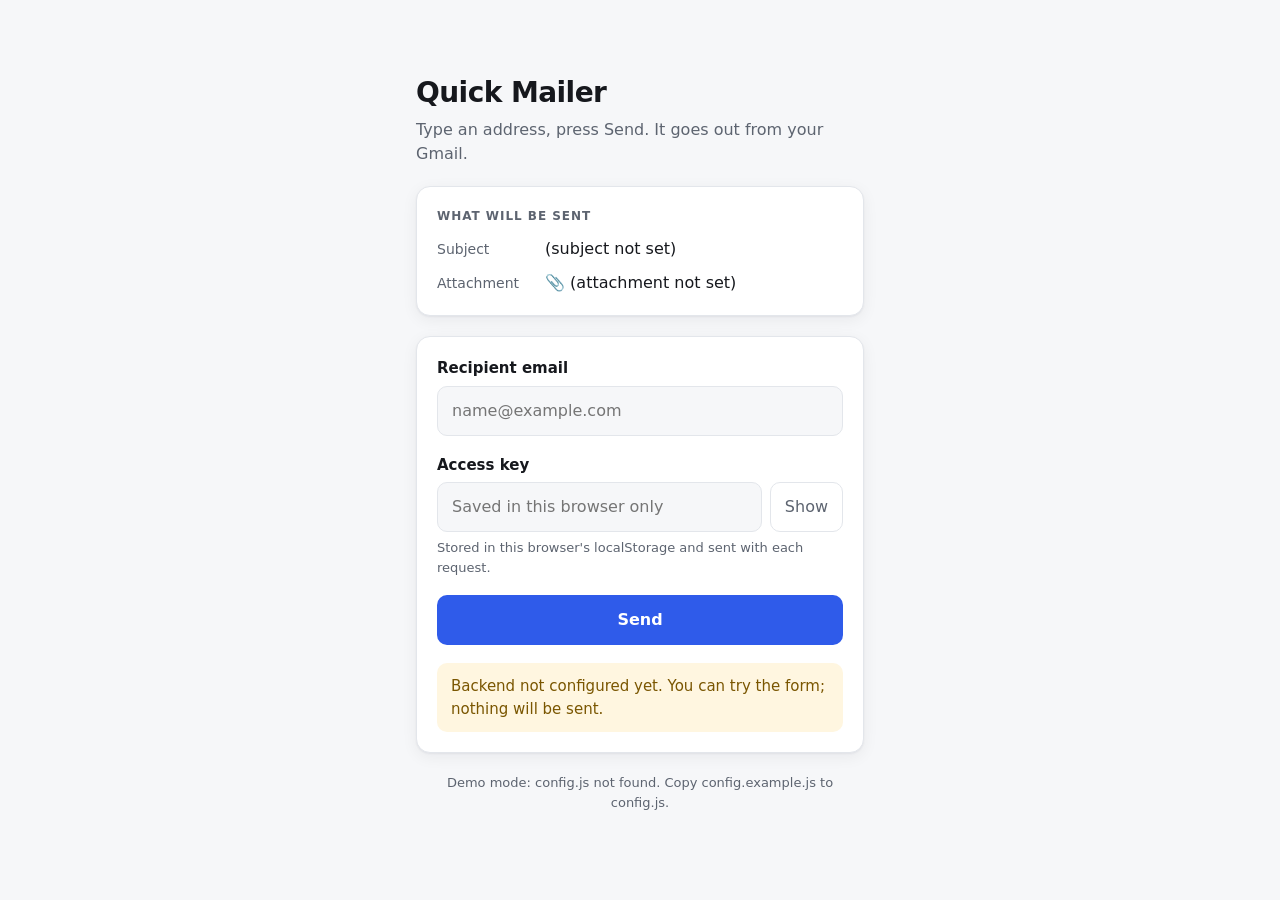
==== index.html @ 55d417e2 "Add frontend with demo mode and config template Single-page form with recipient validation, access k" ====
<!doctype html>
<html lang="en">
<head>
  <meta charset="utf-8">
  <meta name="viewport" content="width=device-width, initial-scale=1">
  <meta name="color-scheme" content="light dark">
  <title>Quick Mailer</title>
  <link rel="stylesheet" href="style.css">
</head>
<body>
  <main class="shell">
    <header class="masthead">
      <h1>Quick Mailer</h1>
      <p class="lede">Type an address, press Send. It goes out from your Gmail.</p>
    </header>

    <section class="card preview" aria-labelledby="preview-title">
      <h2 id="preview-title" class="eyebrow">What will be sent</h2>
      <dl class="preview-list">
        <div class="preview-row">
          <dt>Subject</dt>
          <dd id="preview-subject">—</dd>
        </div>
        <div class="preview-row">
          <dt>Attachment</dt>
          <dd id="preview-attachment" class="file">—</dd>
        </div>
      </dl>
    </section>

    <form id="send-form" class="card form" novalidate>
      <div class="field">
        <label for="to">Recipient email</label>
        <input id="to" name="to" type="email" inputmode="email" autocomplete="email"
               placeholder="name@example.com" required aria-describedby="to-error">
        <p id="to-error" class="field-error" role="alert" hidden></p>
      </div>

      <div class="field">
        <label for="key">Access key</label>
        <div class="key-row">
          <input id="key" name="key" type="password" autocomplete="current-password"
                 placeholder="Saved in this browser only" spellcheck="false">
          <button type="button" id="toggle-key" class="ghost" aria-pressed="false">Show</button>
        </div>
        <p class="hint">Stored in this browser's localStorage and sent with each request.</p>
      </div>

      <button id="send" type="submit" class="primary">
        <span class="spinner" aria-hidden="true"></span>
        <span class="label">Send</span>
      </button>

      <div id="status" class="status" data-state="idle" role="status" aria-live="polite">
        Ready.
      </div>
    </form>

    <p id="mode-note" class="mode-note" hidden></p>
  </main>

  <!-- config.js is gitignored; copy config.example.js to create it. -->
  <script src="config.js"></script>
  <script src="app.js"></script>
</body>
</html>
---- style.css ----
:root {
  --bg: #f6f7f9;
  --surface: #ffffff;
  --border: #e3e6eb;
  --text: #16181d;
  --muted: #5d6470;
  --accent: #2f5bea;
  --accent-text: #ffffff;
  --accent-hover: #2449c4;
  --focus: rgba(47, 91, 234, 0.35);
  --ok-bg: #e8f6ee;
  --ok-text: #186a3b;
  --err-bg: #fdecec;
  --err-text: #a12626;
  --info-bg: #eef2fd;
  --info-text: #2a46a8;
  --warn-bg: #fff6e0;
  --warn-text: #7a5600;
  --radius: 14px;
  --shadow: 0 1px 2px rgba(16, 24, 40, 0.05), 0 4px 16px rgba(16, 24, 40, 0.06);
}

@media (prefers-color-scheme: dark) {
  :root {
    --bg: #0f1115;
    --surface: #181b21;
    --border: #2a2f38;
    --text: #e9ecf1;
    --muted: #9aa3b2;
    --accent: #6b8cff;
    --accent-text: #0c0f17;
    --accent-hover: #89a3ff;
    --focus: rgba(107, 140, 255, 0.4);
    --ok-bg: #12291c;
    --ok-text: #7fd8a2;
    --err-bg: #331617;
    --err-text: #ff9b9b;
    --info-bg: #172040;
    --info-text: #a9bcff;
    --warn-bg: #2e2510;
    --warn-text: #f3cf74;
    --shadow: 0 1px 2px rgba(0, 0, 0, 0.4);
  }
}

*,
*::before,
*::after { box-sizing: border-box; }

html { -webkit-text-size-adjust: 100%; }

body {
  margin: 0;
  min-height: 100vh;
  background: var(--bg);
  color: var(--text);
  font: 16px/1.5 system-ui, -apple-system, "Segoe UI", Roboto, sans-serif;
}

.shell {
  width: 100%;
  max-width: 480px;
  margin: 0 auto;
  padding: 32px 16px 48px;
  display: grid;
  gap: 16px;
}

@media (min-width: 720px) {
  .shell { padding-top: 72px; gap: 20px; }
}

.masthead h1 {
  margin: 0;
  font-size: 1.75rem;
  letter-spacing: -0.02em;
}

.lede {
  margin: 4px 0 0;
  color: var(--muted);
}

.card {
  background: var(--surface);
  border: 1px solid var(--border);
  border-radius: var(--radius);
  box-shadow: var(--shadow);
  padding: 20px;
}

.eyebrow {
  margin: 0 0 12px;
  font-size: 0.75rem;
  font-weight: 600;
  text-transform: uppercase;
  letter-spacing: 0.08em;
  color: var(--muted);
}

.preview-list { margin: 0; display: grid; gap: 10px; }

.preview-row {
  display: grid;
  grid-template-columns: 96px 1fr;
  gap: 12px;
  align-items: baseline;
}

.preview-row dt { color: var(--muted); font-size: 0.875rem; }
.preview-row dd { margin: 0; font-weight: 500; overflow-wrap: anywhere; }

.file::before {
  content: "📎 ";
}

.form { display: grid; gap: 18px; }

.field { display: grid; gap: 6px; }

label { font-weight: 600; font-size: 0.9375rem; }

input {
  width: 100%;
  min-width: 0;
  font: inherit;
  color: var(--text);
  background: var(--bg);
  border: 1px solid var(--border);
  border-radius: 10px;
  padding: 12px 14px;
  transition: border-color 0.15s, box-shadow 0.15s;
}

input:focus {
  outline: none;
  border-color: var(--accent);
  box-shadow: 0 0 0 3px var(--focus);
}

input[aria-invalid="true"] { border-color: var(--err-text); }

.key-row { display: flex; gap: 8px; }

.hint { margin: 0; font-size: 0.8125rem; color: var(--muted); }

.field-error { margin: 0; font-size: 0.875rem; color: var(--err-text); }

button {
  font: inherit;
  cursor: pointer;
  border-radius: 10px;
}

button:focus-visible {
  outline: none;
  box-shadow: 0 0 0 3px var(--focus);
}

.ghost {
  flex: none;
  padding: 0 14px;
  background: transparent;
  color: var(--muted);
  border: 1px solid var(--border);
}

.ghost:hover { color: var(--text); }

.primary {
  display: inline-flex;
  align-items: center;
  justify-content: center;
  gap: 10px;
  padding: 13px 18px;
  font-weight: 600;
  background: var(--accent);
  color: var(--accent-text);
  border: none;
  transition: background 0.15s, opacity 0.15s;
}

.primary:hover:not(:disabled) { background: var(--accent-hover); }

.primary:disabled { opacity: 0.6; cursor: progress; }

.spinner {
  display: none;
  width: 16px;
  height: 16px;
  border: 2px solid currentColor;
  border-right-color: transparent;
  border-radius: 50%;
  animation: spin 0.7s linear infinite;
}

.primary[aria-busy="true"] .spinner { display: inline-block; }

@keyframes spin { to { transform: rotate(360deg); } }

@media (prefers-reduced-motion: reduce) {
  .spinner { animation-duration: 2s; }
}

.status {
  padding: 12px 14px;
  border-radius: 10px;
  font-size: 0.9375rem;
  background: var(--bg);
  color: var(--muted);
}

.status[data-state="sending"] { background: var(--info-bg); color: var(--info-text); }
.status[data-state="success"] { background: var(--ok-bg); color: var(--ok-text); }
.status[data-state="error"]   { background: var(--err-bg); color: var(--err-text); }
.status[data-state="demo"]    { background: var(--warn-bg); color: var(--warn-text); }

.mode-note {
  margin: 0;
  text-align: center;
  font-size: 0.8125rem;
  color: var(--muted);
}
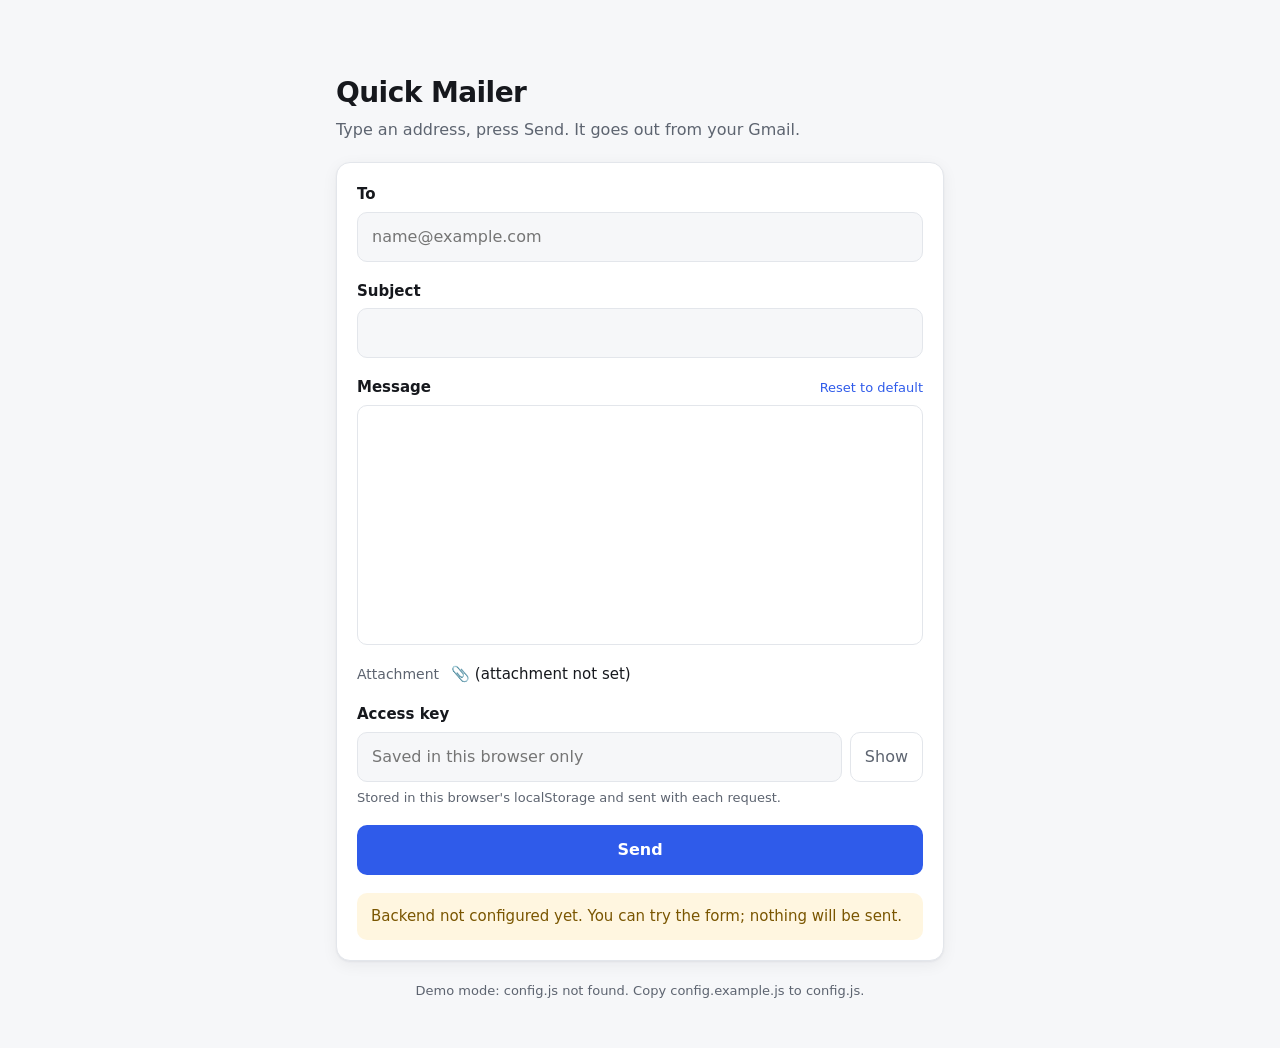
==== commit 4dd13cb3: "Pre-fill editable subject and message from config The subject and HTML body now load from config.js " ====
--- a/index.html
+++ b/index.html
@@ -14,26 +14,33 @@
       <p class="lede">Type an address, press Send. It goes out from your Gmail.</p>
     </header>
 
-    <section class="card preview" aria-labelledby="preview-title">
-      <h2 id="preview-title" class="eyebrow">What will be sent</h2>
-      <dl class="preview-list">
-        <div class="preview-row">
-          <dt>Subject</dt>
-          <dd id="preview-subject">—</dd>
-        </div>
-        <div class="preview-row">
-          <dt>Attachment</dt>
-          <dd id="preview-attachment" class="file">—</dd>
-        </div>
-      </dl>
-    </section>
-
     <form id="send-form" class="card form" novalidate>
       <div class="field">
-        <label for="to">Recipient email</label>
+        <label for="to">To</label>
         <input id="to" name="to" type="email" inputmode="email" autocomplete="email"
                placeholder="name@example.com" required aria-describedby="to-error">
         <p id="to-error" class="field-error" role="alert" hidden></p>
+      </div>
+
+      <div class="field">
+        <label for="subject">Subject</label>
+        <input id="subject" name="subject" type="text" required aria-describedby="subject-error">
+        <p id="subject-error" class="field-error" role="alert" hidden></p>
+      </div>
+
+      <div class="field">
+        <div class="label-row">
+          <span class="label" id="body-label">Message</span>
+          <button type="button" id="reset" class="link-btn">Reset to default</button>
+        </div>
+        <div id="body" class="body-editor" contenteditable="true" role="textbox"
+             aria-multiline="true" aria-labelledby="body-label" aria-describedby="body-error"></div>
+        <p id="body-error" class="field-error" role="alert" hidden></p>
+      </div>
+
+      <div class="attachment-row">
+        <span class="attachment-label">Attachment</span>
+        <span id="attachment" class="file">—</span>
       </div>
 
       <div class="field">
--- a/style.css
+++ b/style.css
@@ -59,7 +59,7 @@
 
 .shell {
   width: 100%;
-  max-width: 480px;
+  max-width: 640px;
   margin: 0 auto;
   padding: 32px 16px 48px;
   display: grid;
@@ -98,17 +98,63 @@
   color: var(--muted);
 }
 
-.preview-list { margin: 0; display: grid; gap: 10px; }
-
-.preview-row {
-  display: grid;
-  grid-template-columns: 96px 1fr;
+.label-row {
+  display: flex;
+  align-items: baseline;
+  justify-content: space-between;
+  gap: 12px;
+}
+
+.label-row .label { font-weight: 600; font-size: 0.9375rem; }
+
+.link-btn {
+  padding: 0;
+  background: none;
+  border: none;
+  color: var(--accent);
+  font-size: 0.8125rem;
+}
+
+.link-btn:hover { text-decoration: underline; }
+
+/* The message editor stays light in both themes so it matches what the
+   recipient sees in their mail client. */
+.body-editor {
+  min-height: 240px;
+  max-height: 60vh;
+  overflow: auto;
+  padding: 14px 16px;
+  background: #ffffff;
+  color: #1f2328;
+  border: 1px solid var(--border);
+  border-radius: 10px;
+  font: 14px/1.6 Arial, Helvetica, sans-serif;
+  overflow-wrap: anywhere;
+  transition: border-color 0.15s, box-shadow 0.15s;
+}
+
+.body-editor:focus {
+  outline: none;
+  border-color: var(--accent);
+  box-shadow: 0 0 0 3px var(--focus);
+}
+
+.body-editor[aria-invalid="true"] { border-color: var(--err-text); }
+
+.body-editor p { margin: 0 0 1em; }
+.body-editor p:last-child { margin-bottom: 0; }
+.body-editor a { color: #1a5fd0; }
+
+.attachment-row {
+  display: flex;
   gap: 12px;
   align-items: baseline;
-}
-
-.preview-row dt { color: var(--muted); font-size: 0.875rem; }
-.preview-row dd { margin: 0; font-weight: 500; overflow-wrap: anywhere; }
+  font-size: 0.9375rem;
+}
+
+.attachment-label { color: var(--muted); font-size: 0.875rem; }
+
+.file { font-weight: 500; overflow-wrap: anywhere; }
 
 .file::before {
   content: "📎 ";
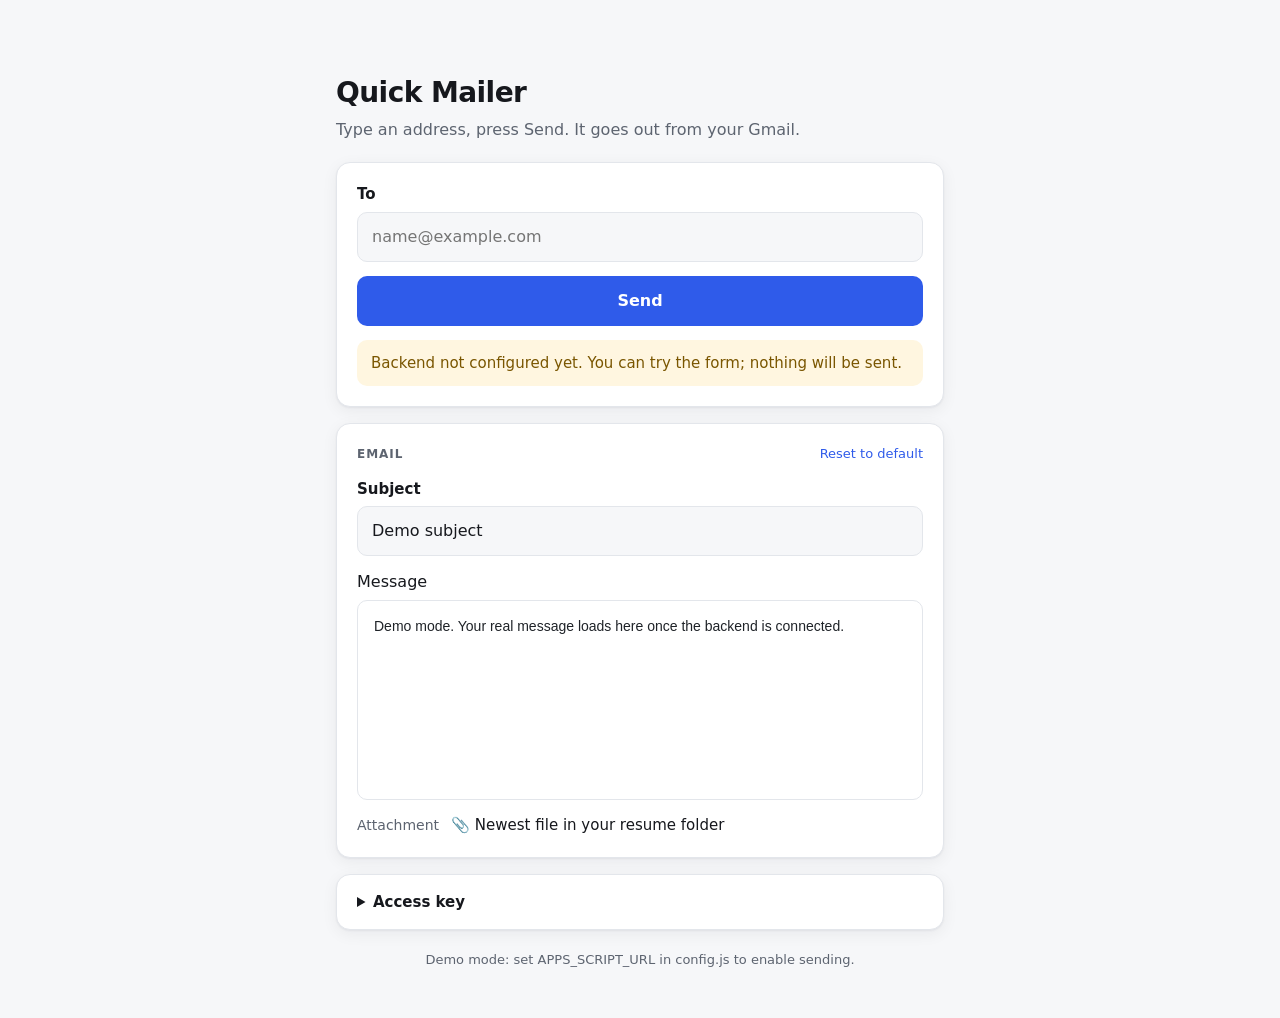
==== commit 911feb6f: "Host on GitHub Pages with personal content kept in the backend The page now holds nothing personal: " ====
--- a/index.html
+++ b/index.html
@@ -4,6 +4,9 @@
   <meta charset="utf-8">
   <meta name="viewport" content="width=device-width, initial-scale=1">
   <meta name="color-scheme" content="light dark">
+  <meta name="theme-color" content="#f6f7f9" media="(prefers-color-scheme: light)">
+  <meta name="theme-color" content="#0f1115" media="(prefers-color-scheme: dark)">
+  <meta name="robots" content="noindex">
   <title>Quick Mailer</title>
   <link rel="stylesheet" href="style.css">
 </head>
@@ -14,59 +17,70 @@
       <p class="lede">Type an address, press Send. It goes out from your Gmail.</p>
     </header>
 
-    <form id="send-form" class="card form" novalidate>
-      <div class="field">
-        <label for="to">To</label>
-        <input id="to" name="to" type="email" inputmode="email" autocomplete="email"
-               placeholder="name@example.com" required aria-describedby="to-error">
-        <p id="to-error" class="field-error" role="alert" hidden></p>
-      </div>
+    <form id="send-form" class="stack" novalidate>
+      <section class="card stack-tight" aria-label="Recipient">
+        <div class="field">
+          <label for="to">To</label>
+          <input id="to" name="to" type="email" inputmode="email" autocomplete="email"
+                 autocapitalize="off" spellcheck="false"
+                 placeholder="name@example.com" required aria-describedby="to-error">
+          <p id="to-error" class="field-error" role="alert" hidden></p>
+        </div>
 
-      <div class="field">
-        <label for="subject">Subject</label>
-        <input id="subject" name="subject" type="text" required aria-describedby="subject-error">
-        <p id="subject-error" class="field-error" role="alert" hidden></p>
-      </div>
+        <button id="send" type="submit" class="primary">
+          <span class="spinner" aria-hidden="true"></span>
+          <span class="label">Send</span>
+        </button>
 
-      <div class="field">
+        <div id="status" class="status" data-state="idle" role="status" aria-live="polite">
+          Loading…
+        </div>
+      </section>
+
+      <section class="card stack-tight" aria-labelledby="email-title">
         <div class="label-row">
+          <h2 id="email-title" class="eyebrow">Email</h2>
+          <button type="button" id="reset" class="link-btn" hidden>Reset to default</button>
+        </div>
+
+        <div class="field">
+          <label for="subject">Subject</label>
+          <input id="subject" name="subject" type="text" aria-describedby="subject-error" disabled>
+          <p id="subject-error" class="field-error" role="alert" hidden></p>
+        </div>
+
+        <div class="field">
           <span class="label" id="body-label">Message</span>
-          <button type="button" id="reset" class="link-btn">Reset to default</button>
+          <div id="body" class="body-editor" contenteditable="false" role="textbox"
+               aria-multiline="true" aria-labelledby="body-label" aria-describedby="body-error"
+               aria-disabled="true"></div>
+          <p id="body-error" class="field-error" role="alert" hidden></p>
         </div>
-        <div id="body" class="body-editor" contenteditable="true" role="textbox"
-             aria-multiline="true" aria-labelledby="body-label" aria-describedby="body-error"></div>
-        <p id="body-error" class="field-error" role="alert" hidden></p>
-      </div>
 
-      <div class="attachment-row">
-        <span class="attachment-label">Attachment</span>
-        <span id="attachment" class="file">—</span>
-      </div>
+        <div class="attachment-row">
+          <span class="attachment-label">Attachment</span>
+          <span id="attachment" class="file">—</span>
+        </div>
+      </section>
 
-      <div class="field">
-        <label for="key">Access key</label>
-        <div class="key-row">
-          <input id="key" name="key" type="password" autocomplete="current-password"
-                 placeholder="Saved in this browser only" spellcheck="false">
-          <button type="button" id="toggle-key" class="ghost" aria-pressed="false">Show</button>
+      <details id="key-panel" class="card key-panel">
+        <summary>Access key <span id="key-state" class="key-state"></span></summary>
+        <div class="field">
+          <label for="key" class="visually-hidden">Access key</label>
+          <div class="key-row">
+            <input id="key" name="key" type="password" autocomplete="current-password"
+                   autocapitalize="off" spellcheck="false" placeholder="Paste your access key">
+            <button type="button" id="toggle-key" class="ghost" aria-pressed="false">Show</button>
+            <button type="button" id="save-key" class="ghost">Save</button>
+          </div>
+          <p class="hint">Saved in this browser only, and sent with each request.</p>
         </div>
-        <p class="hint">Stored in this browser's localStorage and sent with each request.</p>
-      </div>
-
-      <button id="send" type="submit" class="primary">
-        <span class="spinner" aria-hidden="true"></span>
-        <span class="label">Send</span>
-      </button>
-
-      <div id="status" class="status" data-state="idle" role="status" aria-live="polite">
-        Ready.
-      </div>
+      </details>
     </form>
 
     <p id="mode-note" class="mode-note" hidden></p>
   </main>
 
-  <!-- config.js is gitignored; copy config.example.js to create it. -->
   <script src="config.js"></script>
   <script src="app.js"></script>
 </body>
--- a/style.css
+++ b/style.css
@@ -120,8 +120,8 @@
 /* The message editor stays light in both themes so it matches what the
    recipient sees in their mail client. */
 .body-editor {
-  min-height: 240px;
-  max-height: 60vh;
+  min-height: 200px;
+  max-height: 50vh;
   overflow: auto;
   padding: 14px 16px;
   background: #ffffff;
@@ -160,7 +160,38 @@
   content: "📎 ";
 }
 
-.form { display: grid; gap: 18px; }
+.stack { display: grid; gap: 16px; }
+.stack-tight { display: grid; gap: 14px; }
+
+.eyebrow { margin: 0; }
+
+.body-editor[aria-disabled="true"],
+input:disabled { opacity: 0.6; }
+
+.key-panel { padding: 0; }
+
+.key-panel summary {
+  cursor: pointer;
+  padding: 16px 20px;
+  font-weight: 600;
+  font-size: 0.9375rem;
+  list-style-position: inside;
+}
+
+.key-panel[open] summary { padding-bottom: 8px; }
+
+.key-panel .field { padding: 0 20px 20px; }
+
+.key-state { font-weight: 400; color: var(--muted); }
+
+.visually-hidden {
+  position: absolute;
+  width: 1px;
+  height: 1px;
+  overflow: hidden;
+  clip: rect(0 0 0 0);
+  white-space: nowrap;
+}
 
 .field { display: grid; gap: 6px; }
 
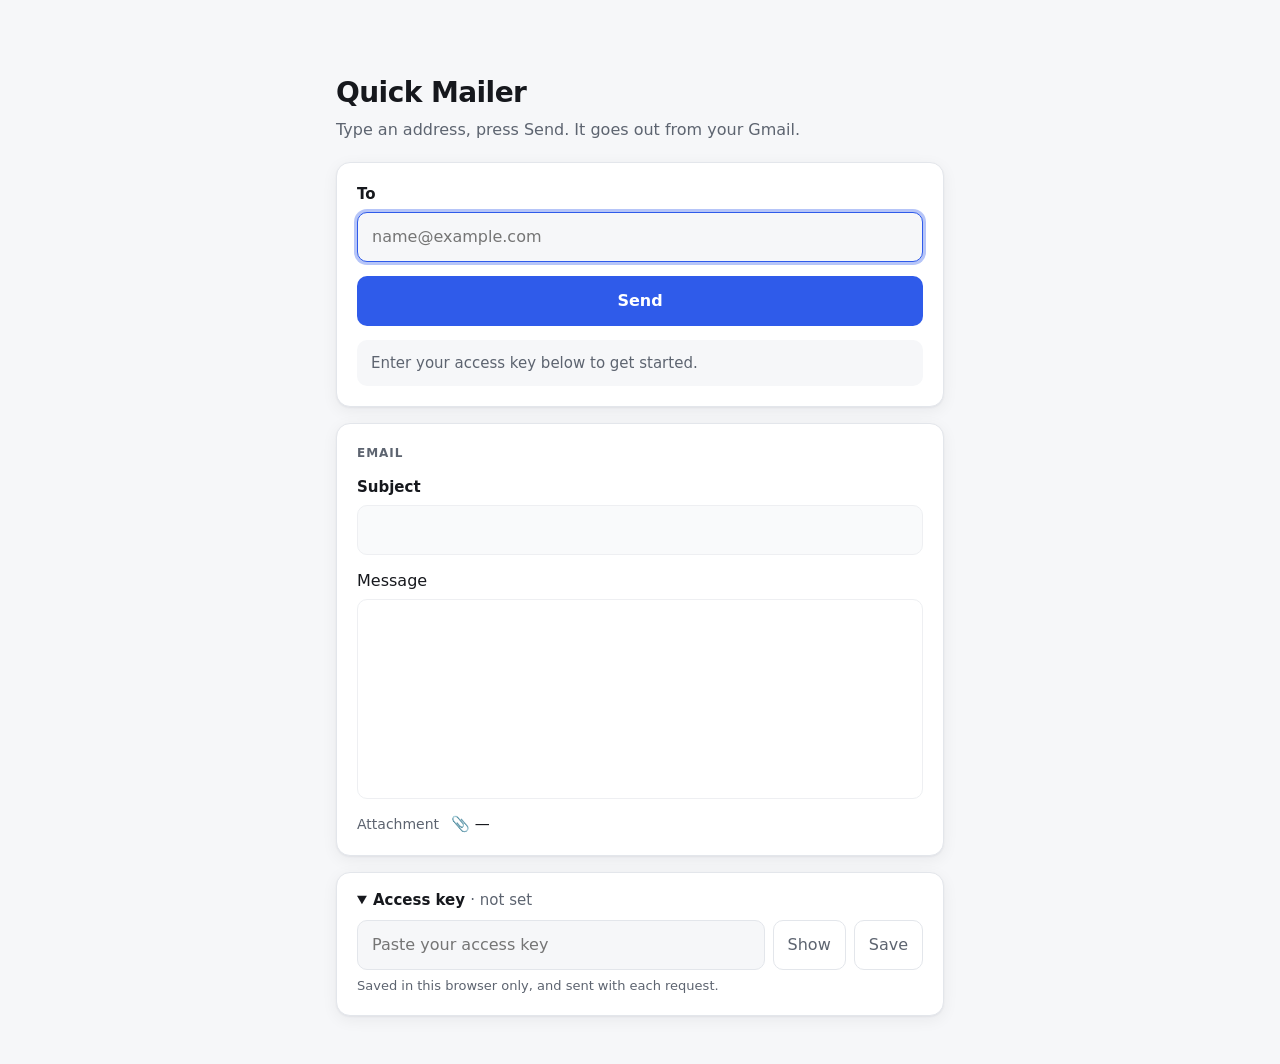
==== commit df6f6e5d: "Keep the cursor in the recipient field Focus To on load, when returning to the tab, and after each s" ====
--- a/index.html
+++ b/index.html
@@ -23,7 +23,7 @@
           <label for="to">To</label>
           <input id="to" name="to" type="email" inputmode="email" autocomplete="email"
                  autocapitalize="off" spellcheck="false"
-                 placeholder="name@example.com" required aria-describedby="to-error">
+                 placeholder="name@example.com" required aria-describedby="to-error" autofocus>
           <p id="to-error" class="field-error" role="alert" hidden></p>
         </div>
 
